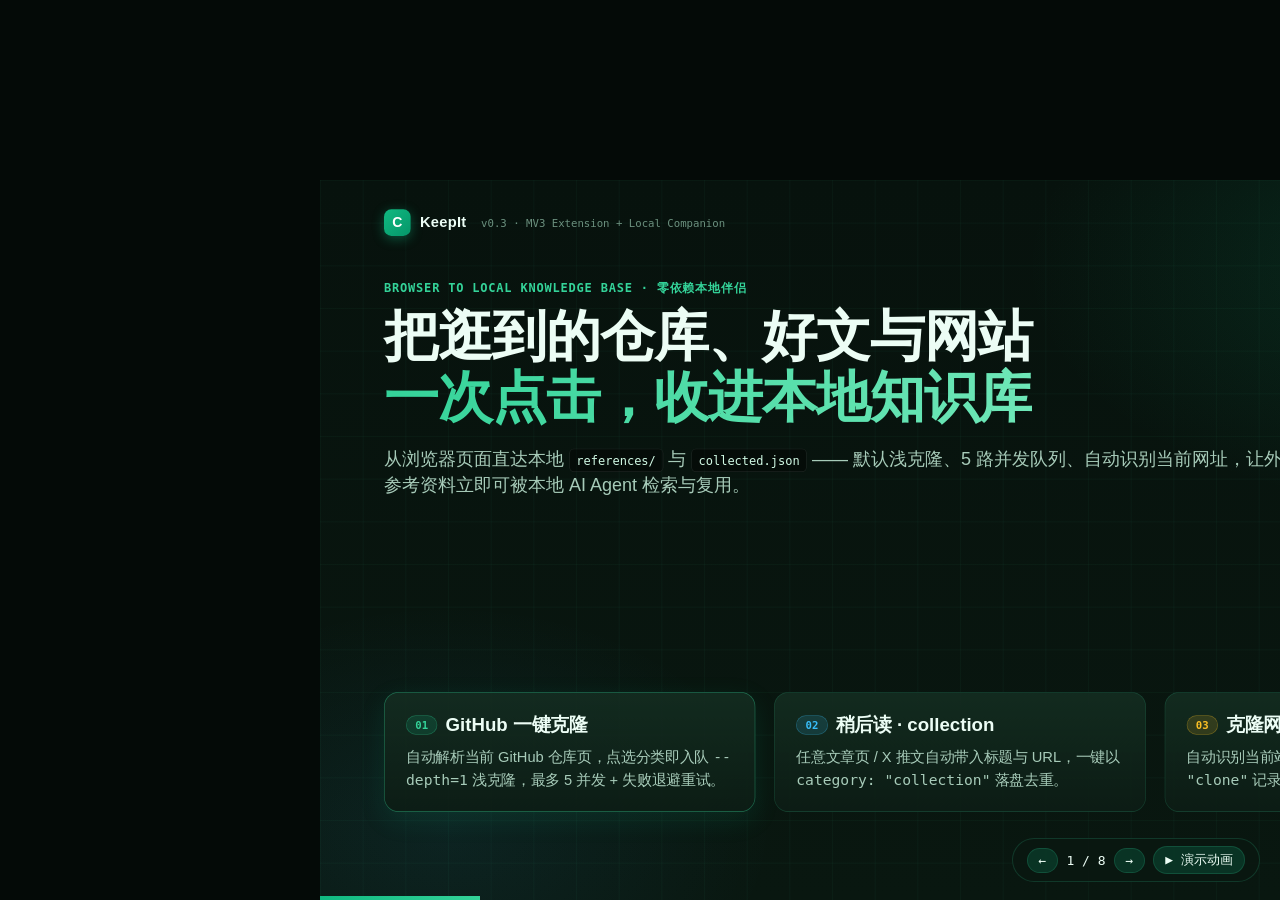
==== docs/intro-deck/index.html @ ad806d16 "Rename CloneIt to KeepIt; add docs, why section, and video pipeline - Rename across extension, serve" ====
<!DOCTYPE html>
<html lang="zh-CN">
<head>
<meta charset="utf-8" />
<title>KeepIt — 产品介绍与实操演示</title>
<style>
:root {
  --bg: #07110c;
  --bg-2: #0d1d15;
  --card: #10241a;
  --card-2: #142d21;
  --line: rgba(52, 211, 153, 0.18);
  --line-strong: rgba(52, 211, 153, 0.42);
  --ink: #ecfdf5;
  --ink-2: #a7cbb9;
  --ink-3: #6b907e;
  --accent: #10b981;
  --accent-bright: #34d399;
  --accent-soft: rgba(16, 185, 129, 0.16);
  --amber: #fbbf24;
  --rose: #f87171;
  --sky: #38bdf8;
  --sans: 'PingFang SC', 'Hiragino Sans GB', -apple-system, BlinkMacSystemFont, 'Segoe UI', sans-serif;
  --mono: 'SF Mono', 'JetBrains Mono', Menlo, Monaco, Consolas, monospace;
}
* { box-sizing: border-box; margin: 0; padding: 0; }
html, body {
  width: 100%; height: 100%; overflow: hidden;
  background: #040a07; color: var(--ink);
  font-family: var(--sans);
  -webkit-font-smoothing: antialiased;
}
#viewport {
  position: fixed; inset: 0;
  display: grid; place-items: center;
}
#stage {
  width: 1920px; height: 1080px;
  position: relative; overflow: hidden;
  background:
    radial-gradient(900px 520px at 88% 12%, rgba(16, 185, 129, 0.14), transparent 70%),
    radial-gradient(700px 480px at 10% 90%, rgba(56, 189, 248, 0.08), transparent 70%),
    linear-gradient(180deg, #07120d 0%, #091710 100%);
  transform-origin: center center;
}
.grid-bg {
  position: absolute; inset: 0; pointer-events: none;
  background-image:
    linear-gradient(rgba(52,211,153,0.04) 1px, transparent 1px),
    linear-gradient(90deg, rgba(52,211,153,0.04) 1px, transparent 1px);
  background-size: 64px 64px;
}

/* Top bar */
.topbar {
  position: absolute; top: 44px; left: 96px; right: 96px;
  display: flex; align-items: center; justify-content: space-between;
  z-index: 5;
}
.brand {
  display: flex; align-items: center; gap: 14px;
}
.brand-logo {
  width: 40px; height: 40px; border-radius: 11px;
  background: linear-gradient(135deg, #10b981, #059669);
  display: grid; place-items: center;
  font-weight: 800; font-size: 21px; color: #fff;
  box-shadow: 0 4px 18px rgba(16,185,129,0.4);
}
.brand-text { font-size: 22px; font-weight: 700; letter-spacing: 0.4px; color: var(--ink); }
.brand-sub { font-size: 16px; color: var(--ink-3); font-family: var(--mono); margin-left: 8px; }
.slide-tag {
  padding: 7px 18px; border-radius: 999px;
  border: 1px solid var(--line);
  background: rgba(16, 36, 26, 0.75);
  color: var(--accent-bright); font-family: var(--mono); font-size: 16px; font-weight: 600;
}

/* Slide containers */
.slide {
  position: absolute; inset: 0;
  padding: 122px 96px 132px;
  display: none; flex-direction: column; justify-content: space-between;
}
.slide.active { display: flex; }

.eyebrow {
  display: inline-flex; align-items: center; gap: 10px;
  color: var(--accent-bright); font-family: var(--mono);
  font-size: 18px; font-weight: 600; letter-spacing: 1.2px; text-transform: uppercase;
  margin-bottom: 14px;
}
h1.hero {
  font-size: 82px; font-weight: 800; line-height: 1.12; letter-spacing: -1px;
}
h1.hero .hl {
  background: linear-gradient(90deg, #34d399, #6ee7b7);
  -webkit-background-clip: text; -webkit-text-fill-color: transparent;
}
h2.stitle {
  font-size: 52px; font-weight: 800; line-height: 1.16; margin-bottom: 10px;
}
p.lead {
  font-size: 27px; color: var(--ink-2); line-height: 1.5; max-width: 1380px;
}

.row-3 { display: grid; grid-template-columns: repeat(3, 1fr); gap: 28px; }
.row-2 { display: grid; grid-template-columns: 1fr 1fr; gap: 32px; }
.panel {
  background: linear-gradient(180deg, rgba(20,45,33,0.9), rgba(13,29,21,0.92));
  border: 1px solid var(--line);
  border-radius: 22px;
  padding: 30px 32px;
  position: relative;
}
.panel.accent {
  border-color: var(--line-strong);
  box-shadow: 0 12px 40px rgba(16,185,129,0.12);
}
.panel h3 {
  font-size: 28px; font-weight: 700; margin-bottom: 12px;
  display: flex; align-items: center; gap: 12px;
}
.panel p, .panel li {
  font-size: 22px; color: var(--ink-2); line-height: 1.55;
}
.panel ul { list-style: none; display: flex; flex-direction: column; gap: 10px; margin-top: 8px; }
.panel li::before {
  content: '▸'; color: var(--accent-bright); margin-right: 10px; font-weight: 700;
}
.badge {
  display: inline-flex; align-items: center;
  padding: 4px 13px; border-radius: 999px;
  font-family: var(--mono); font-size: 16px; font-weight: 600;
  background: var(--accent-soft); color: var(--accent-bright);
  border: 1px solid rgba(52,211,153,0.3);
}
.badge.warn { background: rgba(251,191,36,0.14); color: var(--amber); border-color: rgba(251,191,36,0.3); }
.badge.danger { background: rgba(248,113,113,0.14); color: var(--rose); border-color: rgba(248,113,113,0.3); }
.badge.sky { background: rgba(56,189,248,0.14); color: var(--sky); border-color: rgba(56,189,248,0.3); }
.mono { font-family: var(--mono); }

.kpi-grid { display: grid; grid-template-columns: repeat(4, 1fr); gap: 24px; }
.kpi {
  background: rgba(16,36,26,0.85); border: 1px solid var(--line);
  border-radius: 20px; padding: 24px 28px;
}
.kpi .num {
  font-size: 56px; font-weight: 800; font-family: var(--mono);
  color: var(--accent-bright); line-height: 1.05;
}
.kpi .lbl { font-size: 20px; color: var(--ink-2); margin-top: 8px; font-weight: 600; }
.kpi .sub { font-size: 16px; color: var(--ink-3); margin-top: 4px; font-family: var(--mono); }

/* Architecture diagram */
.arch-flow {
  display: grid; grid-template-columns: 1.05fr 80px 1.15fr 80px 1.25fr;
  align-items: stretch; gap: 0; margin-top: 12px; flex: 1; max-height: 540px;
}
.arch-arrow {
  display: flex; flex-direction: column; align-items: center; justify-content: center;
  color: var(--accent-bright); font-family: var(--mono); font-size: 16px; gap: 8px;
}
.arch-arrow .arr { font-size: 38px; line-height: 1; }
.code-pill {
  display: inline-block; padding: 3px 10px; border-radius: 7px;
  background: rgba(0,0,0,0.36); border: 1px solid rgba(255,255,255,0.09);
  font-family: var(--mono); font-size: 18px; color: #d1fae5;
}

/* ===== Terminal Window for Demo 1 ===== */
.term-win {
  background: #090e0c; border: 1px solid rgba(52,211,153,0.32);
  border-radius: 18px; overflow: hidden;
  box-shadow: 0 24px 60px rgba(0,0,0,0.55);
  display: flex; flex-direction: column; height: 640px;
}
.term-bar {
  height: 44px; background: #111b16; border-bottom: 1px solid rgba(255,255,255,0.07);
  display: flex; align-items: center; padding: 0 18px; gap: 9px;
}
.dot-r, .dot-y, .dot-g { width: 13px; height: 13px; border-radius: 50%; }
.dot-r { background: #ef4444; } .dot-y { background: #f59e0b; } .dot-g { background: #10b981; }
.term-title { margin-left: 12px; font-family: var(--mono); font-size: 15px; color: var(--ink-3); }
.term-body {
  padding: 24px 28px; font-family: var(--mono); font-size: 19px; line-height: 1.62;
  color: #e2f5ec; white-space: pre-wrap; flex: 1; overflow: hidden;
}
.t-prompt { color: #34d399; font-weight: 700; }
.t-cmd { color: #f8fafc; font-weight: 600; }
.t-dim { color: #7fa190; }
.t-ok { color: #34d399; font-weight: 600; }
.t-hi { color: #fbbf24; }
.t-cursor {
  display: inline-block; width: 10px; height: 22px; background: #34d399;
  vertical-align: -4px; margin-left: 2px;
}

/* ===== Browser + KeepIt Authentic Popup Mockup for Demo 2 & 3 ===== */
.browser-stage {
  position: relative; background: #0d1612; border: 1px solid rgba(255,255,255,0.12);
  border-radius: 20px; overflow: hidden; height: 650px;
  box-shadow: 0 24px 60px rgba(0,0,0,0.55);
}
.b-chrome {
  height: 54px; background: #18241e; border-bottom: 1px solid rgba(255,255,255,0.08);
  display: flex; align-items: center; padding: 0 18px; gap: 12px;
}
.b-url {
  flex: 1; height: 34px; background: #0c1410; border: 1px solid rgba(255,255,255,0.1);
  border-radius: 9px; padding: 0 16px; display: flex; align-items: center;
  font-family: var(--mono); font-size: 16px; color: #cbd5e1;
}
.b-ext-btn {
  width: 34px; height: 34px; border-radius: 9px; background: #10b981;
  color: #fff; font-weight: 800; font-size: 16px; display: grid; place-items: center;
  box-shadow: 0 0 0 3px rgba(16,185,129,0.28);
}
.b-page {
  padding: 36px 44px; color: #cbd5e1;
}
.gh-header { font-size: 28px; font-weight: 700; color: #f8fafc; display: flex; align-items: center; gap: 12px; }
.gh-desc { font-size: 20px; color: #94a3b8; margin-top: 12px; max-width: 560px; line-height: 1.5; }
.gh-files {
  margin-top: 26px; width: 540px; border: 1px solid rgba(255,255,255,0.1);
  border-radius: 12px; overflow: hidden; background: rgba(255,255,255,0.02);
}
.gh-row {
  padding: 11px 18px; border-bottom: 1px solid rgba(255,255,255,0.06);
  font-family: var(--mono); font-size: 16px; color: #94a3b8; display: flex; justify-content: space-between;
}

/* Authentic KeepIt Popup replica */
.ci-popup {
  position: absolute; top: 64px; right: 26px; width: 470px;
  background: #f4faf6; color: #12271b; border-radius: 16px;
  border: 1px solid #bcded0;
  box-shadow: 0 24px 60px rgba(0,0,0,0.65), 0 0 0 1px rgba(16,185,129,0.25);
  overflow: hidden; font-size: 15px;
}
.ci-head {
  display: flex; align-items: center; gap: 10px; padding: 13px 16px;
  background: linear-gradient(180deg, #ecfdf5, #f4faf6);
  border-bottom: 1px solid #dcefe4;
}
.ci-logo {
  width: 26px; height: 26px; border-radius: 7px; background: #10b981;
  color: #fff; font-weight: 800; font-size: 14px; display: grid; place-items: center;
}
.ci-title { font-weight: 700; font-size: 16px; color: #12271b; }
.ci-ws {
  margin-left: auto; border: 1px solid #dcefe4; background: #fff;
  border-radius: 8px; padding: 4px 10px; font-size: 14px; font-weight: 600; color: #12271b;
}
.ci-tabs {
  display: flex; background: #fff; border-bottom: 1px solid #dcefe4; padding: 0 12px;
}
.ci-tab {
  flex: 1; text-align: center; padding: 10px 0; font-weight: 700; font-size: 14px;
  color: #7d8f84; border-bottom: 3px solid transparent;
}
.ci-tab.on { color: #065f46; border-bottom-color: #10b981; }
.ci-body { padding: 14px 16px; min-height: 390px; }
.ci-card {
  background: #fff; border: 1px solid #dcefe4; border-radius: 11px;
  padding: 11px 14px; margin-bottom: 11px;
}
.ci-card-title { font-weight: 700; font-size: 15px; color: #12271b; display: flex; align-items: center; justify-content: space-between; gap: 8px; }
.ci-card-sub { font-size: 13px; color: #4a5d51; font-family: var(--mono); margin-top: 4px; word-break: break-all; }
.ci-lbl { font-size: 12px; font-weight: 700; color: #7d8f84; text-transform: uppercase; margin: 9px 0 6px; display: block; }
.ci-chips { display: flex; gap: 8px; flex-wrap: wrap; }
.ci-chip {
  font-family: var(--mono); font-size: 14px; padding: 6px 13px; border-radius: 9px;
  background: #fff; border: 1px solid #dcefe4; color: #4a5d51; font-weight: 600;
}
.ci-chip.on { background: #10b981; border-color: #10b981; color: #fff; box-shadow: 0 2px 8px rgba(16,185,129,0.35); }
.ci-input {
  width: 100%; background: #fff; border: 1px solid #dcefe4; border-radius: 9px;
  padding: 8px 11px; font-family: var(--mono); font-size: 13.5px; color: #12271b;
}
.ci-input.placeholder { color: #7d8f84; }
.ci-actions { display: flex; gap: 9px; margin-top: 12px; }
.ci-btn {
  flex: 1; background: #10b981; color: #fff; font-weight: 700; font-size: 15px;
  padding: 10px 0; border-radius: 10px; text-align: center;
}
.ci-btn.disabled { background: #9fd8c4; }
.ci-btn-ghost {
  padding: 10px 14px; border: 1px solid #dcefe4; border-radius: 10px;
  color: #4a5d51; font-size: 13.5px; background: #fff; font-weight: 600;
}
.ci-status {
  margin-top: 10px; padding: 9px 12px; border-radius: 9px;
  font-size: 13px; font-weight: 600;
  background: #d1fae5; color: #065f46;
}
.ci-job {
  background: #fff; border: 1px solid #dcefe4; border-radius: 10px;
  padding: 9px 12px; margin-bottom: 8px;
}
.ci-bar-bg { height: 7px; background: #eef2f0; border-radius: 999px; overflow: hidden; margin: 6px 0 4px; }
.ci-bar-fill { height: 100%; background: #10b981; border-radius: 999px; }
.ci-pill {
  display: inline-block; padding: 2px 9px; border-radius: 999px;
  font-family: var(--mono); font-size: 12px; font-weight: 700;
  background: #d1fae5; color: #065f46;
}
.ci-pill.gray { background: #eef2f0; color: #4a5d51; }
.ci-foot {
  padding: 8px 16px; background: #fff; border-top: 1px solid #dcefe4;
  display: flex; align-items: center; gap: 8px; font-size: 12.5px; color: #7d8f84;
}
.ci-dot { width: 8px; height: 8px; border-radius: 50%; background: #10b981; box-shadow: 0 0 5px #10b981; }

/* Animated pointer + click pulse */
.demo-cursor {
  position: absolute; width: 28px; height: 28px; pointer-events: none; z-index: 30;
  transform: translate(-4px, -2px);
  filter: drop-shadow(0 4px 8px rgba(0,0,0,0.45));
}
.click-ring {
  position: absolute; width: 44px; height: 44px; border-radius: 50%;
  border: 3px solid #10b981; pointer-events: none; z-index: 29;
  transform: translate(-50%, -50%) scale(0.2); opacity: 0;
}

/* Subtitle overlay & global progress */
#subtitle-wrap {
  position: absolute; left: 120px; right: 120px; bottom: 42px;
  display: flex; justify-content: center; pointer-events: none; z-index: 40;
}
#subtitle-box {
  background: rgba(5, 13, 9, 0.86);
  border: 1px solid rgba(52, 211, 153, 0.32);
  padding: 13px 32px; border-radius: 16px;
  font-size: 27px; font-weight: 600; color: #f8fafc;
  letter-spacing: 0.3px; text-align: center;
  box-shadow: 0 10px 30px rgba(0,0,0,0.5);
}
#subtitle-box:empty { display: none; }
#global-bar {
  position: absolute; left: 0; bottom: 0; height: 6px;
  background: linear-gradient(90deg, #10b981, #34d399);
  width: 0%; z-index: 50;
}

/* Interactive controls (hidden during video capture) */
#deck-controls {
  position: fixed; right: 20px; bottom: 18px; z-index: 100;
  display: flex; align-items: center; gap: 8px;
  background: rgba(10, 24, 17, 0.9); border: 1px solid var(--line);
  padding: 7px 14px; border-radius: 999px; font-family: var(--mono); font-size: 13px;
}
#deck-controls button {
  background: rgba(16,185,129,0.18); color: var(--ink); border: 1px solid var(--line);
  border-radius: 999px; padding: 4px 11px; cursor: pointer; font: inherit;
}
#deck-controls button:hover { background: var(--accent); color: #fff; }
body.capture-mode #deck-controls { display: none !important; }
</style>
</head>
<body>
<div id="viewport">
  <div id="stage">
    <div class="grid-bg"></div>

    <header class="topbar">
      <div class="brand">
        <div class="brand-logo">C</div>
        <span class="brand-text">KeepIt</span>
        <span class="brand-sub">v0.3 · MV3 Extension + Local Companion</span>
      </div>
      <div class="slide-tag" id="topTag">01 / 08 · OVERVIEW</div>
    </header>

    <!-- ==================== SLIDE 01: COVER ==================== -->
    <section class="slide active" data-id="01-cover" data-tag="01 / 08 · OVERVIEW">
      <div style="margin-top: 28px">
        <div class="eyebrow">BROWSER TO LOCAL KNOWLEDGE BASE · 零依赖本地伴侣</div>
        <h1 class="hero">把逛到的仓库、好文与网站<br/><span class="hl">一次点击，收进本地知识库</span></h1>
        <p class="lead" style="margin-top: 26px">
          从浏览器页面直达本地 <span class="code-pill">references/</span> 与 <span class="code-pill">collected.json</span> ——
          默认浅克隆、5 路并发队列、自动识别当前网址，让外部参考资料立即可被本地 AI Agent 检索与复用。
        </p>
      </div>

      <div class="row-3">
        <div class="panel accent">
          <h3><span class="badge">01</span> GitHub 一键克隆</h3>
          <p>自动解析当前 GitHub 仓库页，点选分类即入队 <span class="mono">--depth=1</span> 浅克隆，最多 5 并发 + 失败退避重试。</p>
        </div>
        <div class="panel">
          <h3><span class="badge sky">02</span> 稍后读 · collection</h3>
          <p>任意文章页 / X 推文自动带入标题与 URL，一键以 <span class="mono">category: "collection"</span> 落盘去重。</p>
        </div>
        <div class="panel">
          <h3><span class="badge warn">03</span> 克隆网站 · clone</h3>
          <p>自动识别当前站点网址与目录名，以 <span class="mono">category: "clone"</span> 记录规划路径，留待后续统一离线化。</p>
        </div>
      </div>
    </section>

    <!-- ==================== SLIDE 02: WHY & PAIN POINTS ==================== -->
    <section class="slide" data-id="02-why" data-tag="02 / 08 · WHY WE BUILT IT">
      <div>
        <div class="eyebrow">WHY · 为什么要做这个项目</div>
        <h2 class="stitle">日常收集外部参考资料，原本被割裂成三条高摩擦链路</h2>
        <p class="lead">每次从浏览器切去终端或顺手塞进书签栏，要么打断阅读心流，要么让资料永远停留在浏览器里吃灰。</p>
      </div>

      <div class="row-3" style="flex:1; max-height: 500px; margin-top: 16px">
        <div class="panel">
          <div style="display:flex;justify-content:space-between;align-items:center;margin-bottom:14px">
            <span class="badge danger">痛点 01 · 仓库克隆</span>
            <span class="mono" style="color:var(--rose);font-size:20px;font-weight:700">6 步 / ~60s</span>
          </div>
          <h3>手敲终端，慢网易断</h3>
          <ul>
            <li>复制 GitHub URL → 切终端 → <span class="mono">cd references/…</span></li>
            <li>纠结放进 <span class="mono">skills</span> 还是 <span class="mono">others</span> 子目录</li>
            <li>忘了加 <span class="mono">--depth=1</span>，大仓拉取漫长占空间</li>
            <li>国内网络偶发超时，中断后还得手动清理重敲</li>
          </ul>
        </div>

        <div class="panel">
          <div style="display:flex;justify-content:space-between;align-items:center;margin-bottom:14px">
            <span class="badge warn">痛点 02 · 好文与推文</span>
            <span class="mono" style="color:var(--amber);font-size:20px;font-weight:700">书签即吃灰</span>
          </div>
          <h3>散落浏览器，Agent 不可见</h3>
          <ul>
            <li>刷到高质量技术推文或博客，收藏进浏览器书签</li>
            <li>本地 Cursor / Claude Agent 无法读取书签上下文</li>
            <li>缺少备注、来源时间戳与待抓取状态追踪</li>
          </ul>
        </div>

        <div class="panel">
          <div style="display:flex;justify-content:space-between;align-items:center;margin-bottom:14px">
            <span class="badge sky">痛点 03 · 在线工具站</span>
            <span class="mono" style="color:var(--sky);font-size:20px;font-weight:700">缺少收口</span>
          </div>
          <h3>想整站参考，无处登记</h3>
          <ul>
            <li>看到交互惊艳的在线工具站或文档站想离线复刻</li>
            <li>和普通文章混在一起，分不清「读内容」还是「扒整站」</li>
            <li>缺少统一的本地目标目录规划（<span class="mono">references/websites/</span>）</li>
          </ul>
        </div>
      </div>
    </section>

    <!-- ==================== SLIDE 03: ARCHITECTURE ==================== -->
    <section class="slide" data-id="03-architecture" data-tag="03 / 08 · ARCHITECTURE">
      <div>
        <div class="eyebrow">HOW IT WORKS · 解决了什么问题</div>
        <h2 class="stitle">前端极简投递 + 单核本地守护服务 + 双通道结构化落盘</h2>
      </div>

      <div class="arch-flow">
        <div class="panel">
          <span class="badge">入口层 · MV3 Extension & CLI</span>
          <h3 style="margin-top:14px">自动感知上下文</h3>
          <ul>
            <li><strong>GitHub 页</strong>：自动解析 <span class="mono">owner/repo</span></li>
            <li><strong>任意网页</strong>：自动提取 <span class="mono">title + url</span></li>
            <li>快捷键 <span class="code-pill">Alt+R</span> 呼出四合一面板</li>
            <li>服务离线自动降级为复制 <span class="mono">git clone</span> 命令</li>
            <li>AI 助手可直接调用 <span class="code-pill">keepit-cli.mjs</span></li>
          </ul>
        </div>

        <div class="arch-arrow">
          <span>HTTP</span>
          <span class="arr">⟶</span>
          <span>:7420</span>
        </div>

        <div class="panel accent">
          <span class="badge">核心层 · server/core.mjs (0 依赖)</span>
          <h3 style="margin-top:14px">一套内核，三端复用</h3>
          <ul>
            <li>HTTP 服务、CLI、运维脚本共用同一套解析与队列</li>
            <li>配置优先级：<span class="mono">CLI &gt; KEEPIT_* &gt; JSON</span></li>
            <li>有界并发泵：最多 <strong>5 路</strong> git 进程并行</li>
            <li>自动恢复损坏锁文件 + 2s/4s 指数退避重试</li>
            <li>安全护栏：仅绑 <span class="mono">127.0.0.1</span> + 防路径穿越</li>
          </ul>
        </div>

        <div class="arch-arrow">
          <span>落盘</span>
          <span class="arr">⟶</span>
          <span>本地仓</span>
        </div>

        <div style="display:flex;flex-direction:column;gap:22px">
          <div class="panel" style="flex:1">
            <span class="badge">通道 A · 代码参考仓</span>
            <h3 style="margin-top:8px">references/&lt;category&gt;/&lt;repo&gt;</h3>
            <p style="font-size:20px">默认 <span class="mono">--depth=1</span>，同源已存在则自动 <span class="mono">pull --ff-only</span>；全量历史持久化至 <span class="mono">server/jobs.json</span>。</p>
          </div>
          <div class="panel" style="flex:1">
            <span class="badge sky">通道 B · server/collected.json</span>
            <h3 style="margin-top:8px">按 category 区分两类待办</h3>
            <p style="font-size:20px"><span class="mono">collection</span>（稍后读）与 <span class="mono">clone</span>（待克隆网站 + <span class="mono">plannedPath</span>）同库分流，状态 <span class="mono">pending</span>。</p>
          </div>
        </div>
      </div>
    </section>

    <!-- ==================== SLIDE 04: DEMO 1 (CLI & INSTALL) ==================== -->
    <section class="slide" data-id="04-demo-cli" data-demo="demo-cli" data-tag="04 / 08 · LIVE DEMO · CLI & SERVICE">
      <div style="display:grid; grid-template-columns: 560px 1fr; gap: 36px; align-items: stretch; height: 100%">
        <div style="display:flex; flex-direction:column; justify-content:space-between">
          <div>
            <div class="eyebrow">PRODUCT DEMO 01 · 终端与守护服务</div>
            <h2 class="stitle" style="font-size:44px">一键安装启动<br/>三层配置与 CLI</h2>
            <p class="lead" style="font-size:21px;margin-top:8px">不仅服务浏览器插件，也能由开发者或 AI Agent 在终端直接调用。</p>
          </div>

          <div style="display:flex; flex-direction:column; gap:16px">
            <div class="panel" id="d1-step1" style="padding:20px 24px">
              <h3 style="font-size:22px;margin-bottom:6px"><span class="badge">Step 1</span> scripts/install.sh</h3>
              <p style="font-size:18px">体检 Node ≥ 18 / git / curl → <span class="mono">detached</span> 守护进程拉起服务 → 打开扩展页并复制路径。</p>
            </div>
            <div class="panel" id="d1-step2" style="padding:20px 24px">
              <h3 style="font-size:22px;margin-bottom:6px"><span class="badge sky">Step 2</span> CLI 同步浅克隆</h3>
              <p style="font-size:18px">前台实时展示 git 百分比进度，完成后共享写入 <span class="mono">server/jobs.json</span>。</p>
            </div>
            <div class="panel" id="d1-step3" style="padding:20px 24px">
              <h3 style="font-size:22px;margin-bottom:6px"><span class="badge warn">Step 3</span> 按类别查询 collected.json</h3>
              <p style="font-size:18px"><span class="mono">collected --category clone</span> 立即列出所有待克隆站点与目标目录。</p>
            </div>
          </div>
        </div>

        <div class="term-win">
          <div class="term-bar">
            <span class="dot-r"></span><span class="dot-y"></span><span class="dot-g"></span>
            <span class="term-title">zsh — ~/innate/innate-tools/repo-cloner</span>
          </div>
          <div class="term-body" id="termOutput"></div>
        </div>
      </div>
    </section>

    <!-- ==================== SLIDE 05: DEMO 2 (GITHUB CLONE + PROGRESS) ==================== -->
    <section class="slide" data-id="05-demo-clone" data-demo="demo-clone" data-tag="05 / 08 · LIVE DEMO · GITHUB CLONE">
      <div style="display:grid; grid-template-columns: 500px 1fr; gap: 36px; align-items: stretch; height: 100%">
        <div style="display:flex; flex-direction:column; justify-content:space-between">
          <div>
            <div class="eyebrow">PRODUCT DEMO 02 · 插件克隆工作流</div>
            <h2 class="stitle" style="font-size:44px">GitHub 页面一键入队<br/>5 并发实时进度追踪</h2>
            <p class="lead" style="font-size:21px;margin-top:10px">省去切终端、拼路径、等下载——点完即走，后台自动跑完。</p>
          </div>

          <div style="display:flex; flex-direction:column; gap:16px">
            <div class="panel" id="d2-card1" style="padding:22px 24px">
              <h3 style="font-size:22px;margin-bottom:6px">① 自动识别仓库与分类</h3>
              <p style="font-size:18px">从当前标签页提取 <span class="mono">orionsheep/inkwork-mechanical-drawing</span>，点选 <span class="mono">skills</span> 分类。</p>
            </div>
            <div class="panel" id="d2-card2" style="padding:22px 24px">
              <h3 style="font-size:22px;margin-bottom:6px">② 202 异步入队不阻塞</h3>
              <p style="font-size:18px">POST <span class="mono">/api/clone</span> 秒回任务 ID，支持连续点选多个仓库批量排队。</p>
            </div>
            <div class="panel" id="d2-card3" style="padding:22px 24px">
              <h3 style="font-size:22px;margin-bottom:6px">③ 历史 / 进度面板 2s 轮询</h3>
              <p style="font-size:18px">实时解析 <span class="mono">git --progress</span> 百分比，失败任务可一键重跑。</p>
            </div>
          </div>
        </div>

        <div class="browser-stage" id="demo2Stage">
          <div class="b-chrome">
            <span class="dot-r"></span><span class="dot-y"></span><span class="dot-g"></span>
            <div class="b-url">🔒 https://github.com/orionsheep/inkwork-mechanical-drawing</div>
            <div class="b-ext-btn">C</div>
          </div>
          <div class="b-page">
            <div class="gh-header">📦 orionsheep / <strong>inkwork-mechanical-drawing</strong> <span class="badge">Public</span></div>
            <div class="gh-desc">Mechanical engineering drawing & exploded-view skill for AI coding agents.</div>
            <div class="gh-files">
              <div class="gh-row"><span>📁 .claude/skills/mechanical-drawing</span><span>SKILL.md</span></div>
              <div class="gh-row"><span>📁 scripts</span><span>render & check</span></div>
              <div class="gh-row"><span>📁 src</span><span>geometry core</span></div>
              <div class="gh-row"><span>📄 README.md</span><span>documentation</span></div>
            </div>
          </div>

          <!-- KeepIt Popup -->
          <div class="ci-popup">
            <div class="ci-head">
              <div class="ci-logo">C</div>
              <span class="ci-title">KeepIt</span>
              <span class="ci-ws">innate ▾</span>
            </div>
            <div class="ci-tabs">
              <div class="ci-tab on" id="d2-tab-clone">Clone</div>
              <div class="ci-tab">稍后读</div>
              <div class="ci-tab">克隆网站</div>
              <div class="ci-tab" id="d2-tab-hist">历史 / 进度</div>
            </div>
            <div class="ci-body" id="d2-popup-body"></div>
            <div class="ci-foot">
              <span class="ci-dot"></span><span>服务在线 (innate)</span>
              <span style="margin-left:auto">设置</span>
            </div>
          </div>

          <div class="click-ring" id="d2-ring"></div>
          <svg class="demo-cursor" id="d2-cursor" viewBox="0 0 28 28">
            <path d="M4 2 L4 23 L9.5 18 L13.5 26 L17 24.5 L13 16.5 L20.5 16.5 Z" fill="#ffffff" stroke="#0f172a" stroke-width="2" stroke-linejoin="round"/>
          </svg>
        </div>
      </div>
    </section>

    <!-- ==================== SLIDE 06: DEMO 3 (AUTO-URL COLLECT & CLONE WEBSITE) ==================== -->
    <section class="slide" data-id="06-demo-collect" data-demo="demo-collect" data-tag="06 / 08 · LIVE DEMO · COLLECT & CLONE-WEBSITE">
      <div style="display:grid; grid-template-columns: 1.15fr 0.85fr; gap: 30px; align-items: stretch; height: 100%">
        <div class="browser-stage" id="demo3Stage" style="height: 690px">
          <div class="b-chrome">
            <span class="dot-r"></span><span class="dot-y"></span><span class="dot-g"></span>
            <div class="b-url" id="d3-browser-url">🔒 https://x.com/lijigang</div>
            <div class="b-ext-btn">C</div>
          </div>
          <div class="b-page" id="d3-browser-page" style="padding:28px 34px"></div>

          <div class="ci-popup" style="width: 455px; right: 20px; top: 62px">
            <div class="ci-head">
              <div class="ci-logo">C</div>
              <span class="ci-title">KeepIt</span>
              <span class="ci-ws">innate ▾</span>
            </div>
            <div class="ci-tabs">
              <div class="ci-tab">Clone</div>
              <div class="ci-tab on" id="d3-tab-col">稍后读</div>
              <div class="ci-tab" id="d3-tab-web">克隆网站</div>
              <div class="ci-tab">历史 / 进度</div>
            </div>
            <div class="ci-body" id="d3-popup-body" style="min-height:430px"></div>
            <div class="ci-foot">
              <span class="ci-dot"></span><span>服务在线 (innate)</span>
              <span style="margin-left:auto">设置</span>
            </div>
          </div>

          <div class="click-ring" id="d3-ring"></div>
          <svg class="demo-cursor" id="d3-cursor" viewBox="0 0 28 28">
            <path d="M4 2 L4 23 L9.5 18 L13.5 26 L17 24.5 L13 16.5 L20.5 16.5 Z" fill="#ffffff" stroke="#0f172a" stroke-width="2" stroke-linejoin="round"/>
          </svg>
        </div>

        <div style="display:flex; flex-direction:column; gap:18px; height: 690px">
          <div>
            <div class="eyebrow">PRODUCT DEMO 03 · 自动识别当前网址</div>
            <h2 class="stitle" style="font-size:38px;margin-bottom:6px">同库分流写入 collected.json</h2>
            <p style="font-size:19px;color:var(--ink-2)">自动读取当前页标题与网址，用 <span class="code-pill">category</span> 区分「稍后读文章」与「克隆网站」。</p>
          </div>
          <div class="term-win" style="flex:1; height:auto">
            <div class="term-bar">
              <span class="dot-r"></span><span class="dot-y"></span><span class="dot-g"></span>
              <span class="term-title">server/collected.json (实时落盘视图)</span>
            </div>
            <div class="term-body" id="d3-json" style="font-size:16.5px; line-height:1.5; padding:18px 22px"></div>
          </div>
        </div>
      </div>
    </section>

    <!-- ==================== SLIDE 07: IMPACT & REDUCTION ==================== -->
    <section class="slide" data-id="07-impact" data-tag="07 / 08 · IMPACT & SIMPLIFICATION">
      <div>
        <div class="eyebrow">RESULTS · 效果如何 · 减少了什么内容</div>
        <h2 class="stitle">给操作流程与工程复杂度同时做减法，已在真实收集中高频验证</h2>
      </div>

      <div class="kpi-grid">
        <div class="kpi">
          <div class="num">6 → 1 步</div>
          <div class="lbl">单次归档耗时 ~60s → 2s</div>
          <div class="sub">省去开终端 / 找目录 / 手敲命令 / 重试</div>
        </div>
        <div class="kpi">
          <div class="num">0 依赖</div>
          <div class="lbl">0 npm 包 · 0 前端构建</div>
          <div class="sub">Node 原生模块 + 纯静态 MV3 插件</div>
        </div>
        <div class="kpi">
          <div class="num" id="factJobs">25 次</div>
          <div class="lbl">真实 GitHub 克隆任务</div>
          <div class="sub" id="factJobsSub">22 个参考仓已成功落盘 references/</div>
        </div>
        <div class="kpi">
          <div class="num" id="factCol">30 条</div>
          <div class="lbl">collected.json 结构化沉淀</div>
          <div class="sub" id="factColSub">23 条 collection + 7 个 clone 站点</div>
        </div>
      </div>

      <div class="row-2" style="margin-top: 6px">
        <div class="panel">
          <h3>✂️ 工程与文档减掉了什么？</h3>
          <ul>
            <li><strong>减掉多处重复逻辑</strong>：HTTP 服务、CLI、启停脚本统一收口到单文件 <span class="mono">server/core.mjs</span></li>
            <li><strong>减掉配置割裂</strong>：命令行参数、环境变量 <span class="mono">KEEPIT_*</span>、<span class="mono">keepit.config.json</span> 合并为一套解析</li>
            <li><strong>减掉 62% 文档冗余</strong>：README 从 274 行精简至 ~105 行，安装与守护浓缩为两个脚本</li>
          </ul>
        </div>
        <div class="panel accent">
          <h3>🚀 实际使用带来了什么改变？</h3>
          <ul>
            <li>连刷十几个 GitHub 项目时，连续点选即由后台 5 并发浅克隆自动排队落盘</li>
            <li>浏览 X 推文、博客与在线工具站时，无需打断阅读，全部按 <span class="mono">collection / clone</span> 分类入库</li>
            <li>所有产出的本地路径与 JSON 结构，天然可供工作区内的 AI Agent 直接读取与消费</li>
          </ul>
        </div>
      </div>
    </section>

    <!-- ==================== SLIDE 08: SUMMARY & QUICKSTART ==================== -->
    <section class="slide" data-id="08-summary" data-tag="08 / 08 · QUICKSTART & NEXT">
      <div>
        <div class="eyebrow">GET STARTED · 快速上手与演进路线</div>
        <h1 class="hero" style="font-size:66px">一条命令启动后台，<span class="hl">Alt + R</span> 随时归档</h1>
      </div>

      <div class="row-2">
        <div class="term-win" style="height: 360px">
          <div class="term-bar">
            <span class="dot-r"></span><span class="dot-y"></span><span class="dot-g"></span>
            <span class="term-title">Quickstart Commands</span>
          </div>
          <div class="term-body" style="font-size:20px;line-height:1.75"><span class="t-dim"># 1. 一键体检 + 启动后台守护服务 + 引导装插件</span>
<span class="t-prompt">$</span> <span class="t-cmd">scripts/install.sh</span>

<span class="t-dim"># 2. 日常管理服务（支持 keepit.config.json 与 KEEPIT_*）</span>
<span class="t-prompt">$</span> <span class="t-cmd">scripts/service.sh status | restart | logs | enable</span>

<span class="t-dim"># 3. Agent / 终端直接克隆或查看分类记录</span>
<span class="t-prompt">$</span> <span class="t-cmd">node server/keepit-cli.mjs collected --category clone</span></div>
        </div>

        <div class="panel accent" style="display:flex;flex-direction:column;justify-content:space-between">
          <div>
            <span class="badge">NEXT MILESTONES · 下一步演进</span>
            <h3 style="margin-top:14px;font-size:30px">消费 pending 队列，闭环自动化</h3>
            <ul style="margin-top:14px">
              <li><strong>collection 自动抓取</strong>：读取 <span class="mono">collected.json</span> 中待处理的文章与推文，转为本地 Markdown 归档</li>
              <li><strong>clone 整站离线化</strong>：按已登记的 <span class="mono">plannedPath</span> 自动抓取静态资源到 <span class="mono">references/websites/</span></li>
              <li><strong>SKILL 联动</strong>：让本地 Agent 一键调度「收集 → 抓取 → 提炼总结」全链路</li>
            </ul>
          </div>
          <div style="font-family:var(--mono);font-size:18px;color:var(--accent-bright)">
            innate-tools/repo-cloner · Ready on http://127.0.0.1:7420
          </div>
        </div>
      </div>
    </section>

    <div id="subtitle-wrap"><div id="subtitle-box"></div></div>
    <div id="global-bar"></div>
  </div>
</div>

<div id="deck-controls">
  <button id="prevBtn">←</button>
  <span id="pageIndicator">1 / 8</span>
  <button id="nextBtn">→</button>
  <button id="playDemoBtn">▶ 演示动画</button>
</div>

<script>
(() => {
  const slides = Array.from(document.querySelectorAll('.slide'));
  const params = new URLSearchParams(location.search);
  if (params.get('capture') === '1') document.body.classList.add('capture-mode');

  function fitStage() {
    const stage = document.getElementById('stage');
    const sx = window.innerWidth / 1920;
    const sy = window.innerHeight / 1080;
    const s = Math.min(sx, sy);
    stage.style.transform = `scale(${s})`;
  }
  window.addEventListener('resize', fitStage);
  fitStage();

  const clamp = (v, lo = 0, hi = 1) => Math.max(lo, Math.min(hi, v));
  const easeOut = (t) => 1 - Math.pow(1 - clamp(t), 3);
  const easeInOut = (t) => {
    t = clamp(t);
    return t < 0.5 ? 4 * t * t * t : 1 - Math.pow(-2 * t + 2, 3) / 2;
  };
  const lerp = (a, b, t) => a + (b - a) * t;

  function placeCursor(cursorEl, ringEl, keyframes, p, clicks) {
    let x = keyframes[0].x, y = keyframes[0].y;
    for (let i = 0; i < keyframes.length - 1; i++) {
      const a = keyframes[i], b = keyframes[i + 1];
      if (p >= a.t && p <= b.t) {
        const k = b.t === a.t ? 1 : easeInOut((p - a.t) / (b.t - a.t));
        x = lerp(a.x, b.x, k);
        y = lerp(a.y, b.y, k);
        break;
      } else if (p > b.t) {
        x = b.x; y = b.y;
      }
    }
    cursorEl.style.left = x + 'px';
    cursorEl.style.top = y + 'px';

    let ringAlpha = 0, ringScale = 0.2, rx = x, ry = y;
    for (const c of clicks) {
      if (p >= c.t && p <= c.t + 0.08) {
        const kp = (p - c.t) / 0.08;
        ringScale = 0.25 + kp * 1.15;
        ringAlpha = 1 - kp;
        rx = c.x; ry = c.y;
        break;
      }
    }
    ringEl.style.left = rx + 'px';
    ringEl.style.top = ry + 'px';
    ringEl.style.opacity = ringAlpha.toFixed(3);
    ringEl.style.transform = `translate(-50%, -50%) scale(${ringScale.toFixed(3)})`;
  }

  // ---------- DEMO 1: CLI & Service ----------
  function renderDemoCli(p) {
    const s1 = document.getElementById('d1-step1');
    const s2 = document.getElementById('d1-step2');
    const s3 = document.getElementById('d1-step3');
    s1.classList.toggle('accent', p < 0.36);
    s2.classList.toggle('accent', p >= 0.36 && p < 0.72);
    s3.classList.toggle('accent', p >= 0.72);

    const cmd1 = 'scripts/install.sh -- --mirror https://ghfast.top';
    const cmd2 = 'node server/keepit-cli.mjs clone https://github.com/orionsheep/inkwork-mechanical-drawing --category skills';
    const cmd3 = 'node server/keepit-cli.mjs collected --category clone';

    let html = '';
    // Segment 1: 0 -> 0.36
    const t1 = clamp(p / 0.10);
    html += `<span class="t-prompt">$</span> <span class="t-cmd">${cmd1.slice(0, Math.floor(cmd1.length * t1))}</span>`;
    if (p < 0.10) {
      html += '<span class="t-cursor"></span>';
    } else {
      html += '\n';
      if (p >= 0.12) html += `<span class="t-dim">==> 1/3 检查依赖</span>  node v24.14.1, git version 2.39.5\n`;
      if (p >= 0.18) html += `<span class="t-dim">==> 2/3 启动后台服务</span>\n<span class="t-ok">KeepIt 已启动: http://127.0.0.1:7420  (pid 36361)</span>\n  workspace: /Users/patrick/innate\n`;
      if (p >= 0.25) html += `<span class="t-dim">==> 3/3 已打开 chrome://extensions/ 并复制 extension 路径到剪贴板</span>\n\n`;
    }

    // Segment 2: 0.36 -> 0.72
    if (p >= 0.36) {
      const t2 = clamp((p - 0.36) / 0.11);
      html += `<span class="t-prompt">$</span> <span class="t-cmd">${cmd2.slice(0, Math.floor(cmd2.length * t2))}</span>`;
      if (p < 0.47) {
        html += '<span class="t-cursor"></span>';
      } else {
        html += '\n';
        html += `<span class="t-dim">KeepIt v0.3.0  shallow: --depth=1  category: skills</span>\n`;
        if (p < 0.60) {
          const pct = Math.min(99, Math.floor(((p - 0.47) / 0.13) * 100));
          const bars = Math.floor(pct / 5);
          html += `<span class="t-hi">Receiving objects: ${String(pct).padStart(2, ' ')}% [${'█'.repeat(bars)}${'░'.repeat(20 - bars)}]</span>`;
        } else {
          html += `<span class="t-ok">✅ clone OK in 3.8s → /Users/patrick/innate/references/skills/inkwork-mechanical-drawing</span>\n\n`;
        }
      }
    }

    // Segment 3: 0.72 -> 1.00
    if (p >= 0.72) {
      const t3 = clamp((p - 0.72) / 0.08);
      html += `<span class="t-prompt">$</span> <span class="t-cmd">${cmd3.slice(0, Math.floor(cmd3.length * t3))}</span>`;
      if (p < 0.80) {
        html += '<span class="t-cursor"></span>';
      } else {
        html += '\n<span class="t-dim">collected.json 记录 (7):</span>\n';
        if (p >= 0.83) html += `  <span class="t-hi">[clone]</span> clw-mwyqy76y-30  https://toolbox.adipower.workers.dev\n          <span class="t-dim">→ /Users/patrick/innate/references/websites/toolbox.adipower.workers.dev</span>\n`;
        if (p >= 0.88) html += `  <span class="t-hi">[clone]</span> clw-mwyp9k1a-19  https://ui.aceternity.com\n          <span class="t-dim">→ /Users/patrick/innate/references/websites/ui.aceternity.com</span> <span class="t-cursor"></span>`;
      }
    }
    document.getElementById('termOutput').innerHTML = html;
  }

  // ---------- DEMO 2: GitHub Clone + 5-Concurrent Progress ----------
  function renderDemoClone(p) {
    const inHistory = p >= 0.52;
    document.getElementById('d2-tab-clone').classList.toggle('on', !inHistory);
    document.getElementById('d2-tab-hist').classList.toggle('on', inHistory);

    document.getElementById('d2-card1').classList.toggle('accent', p < 0.28);
    document.getElementById('d2-card2').classList.toggle('accent', p >= 0.28 && p < 0.52);
    document.getElementById('d2-card3').classList.toggle('accent', p >= 0.52);

    const body = document.getElementById('d2-popup-body');
    const pickedSkills = p >= 0.16;
    const clickedClone = p >= 0.32;

    if (!inHistory) {
      body.innerHTML = `
        <div class="ci-card">
          <div class="ci-card-title"><span>orionsheep/inkwork-mechanical-drawing</span></div>
          <div class="ci-card-sub">https://github.com/orionsheep/inkwork-mechanical-drawing</div>
        </div>
        <span class="ci-lbl">clone 到类别</span>
        <div class="ci-chips">
          <span class="ci-chip ${pickedSkills ? 'on' : ''}">skills</span>
          <span class="ci-chip">plugins</span>
          <span class="ci-chip">products</span>
          <span class="ci-chip">others</span>
        </div>
        <div class="ci-actions" style="margin-top:22px">
          <div class="ci-btn ${pickedSkills ? '' : 'disabled'}">Clone</div>
          <div class="ci-btn-ghost">复制命令</div>
        </div>
        ${clickedClone ? `<div class="ci-status">✅ 已入队 (job-mwyqzyo0-23) → references/skills/inkwork-mechanical-drawing</div>` : ''}
      `;
    } else {
      const prog = clamp((p - 0.52) / 0.36);
      const pct1 = Math.min(100, Math.round(28 + prog * 72));
      const pct2 = Math.min(100, Math.round(55 + prog * 45));
      const done1 = pct1 >= 100;
      const done2 = pct2 >= 100;
      const runningCount = (done1 ? 0 : 1) + (done2 ? 0 : 1);
      body.innerHTML = `
        <div style="display:flex;justify-content:space-between;align-items:center;margin-bottom:10px">
          <span class="ci-pill">并发 ${runningCount}/5</span>
          <span style="font-size:12px;color:#7d8f84">每 2s 自动刷新</span>
        </div>
        <div class="ci-job">
          <div class="ci-card-title">
            <span>${done1 ? '✅' : '🔄'} inkwork-mechanical-drawing</span>
            <span style="font-family:var(--mono);font-size:12px;color:#7d8f84">${done1 ? 'done' : 'running'}</span>
          </div>
          <div style="margin-top:4px"><span class="ci-pill gray">skills</span> ${done1 ? '<span class="ci-pill">clone OK</span>' : ''}</div>
          <div class="ci-bar-bg"><div class="ci-bar-fill" style="width:${pct1}%"></div></div>
          <div style="font-family:var(--mono);font-size:11.5px;color:#7d8f84">${pct1}% · ${done1 ? 'done' : 'Receiving objects'}</div>
        </div>
        <div class="ci-job">
          <div class="ci-card-title">
            <span>${done2 ? '✅' : '🔄'} safty-material-sim</span>
            <span style="font-family:var(--mono);font-size:12px;color:#7d8f84">${done2 ? 'done' : 'running'}</span>
          </div>
          <div style="margin-top:4px"><span class="ci-pill gray">others</span> ${done2 ? '<span class="ci-pill">clone OK</span>' : ''}</div>
          <div class="ci-bar-bg"><div class="ci-bar-fill" style="width:${pct2}%"></div></div>
          <div style="font-family:var(--mono);font-size:11.5px;color:#7d8f84">${pct2}% · ${done2 ? 'done' : 'Resolving deltas'}</div>
        </div>
        <div class="ci-job">
          <div class="ci-card-title"><span>✅ wordlink</span><span style="font-family:var(--mono);font-size:12px;color:#7d8f84">done</span></div>
          <div class="ci-bar-bg"><div class="ci-bar-fill" style="width:100%"></div></div>
          <div style="font-family:var(--mono);font-size:11.5px;color:#7d8f84">100% · done</div>
        </div>
      `;
    }

    // Cursor coordinates inside demo2Stage (width ~1190, popup at right:26 -> x: 694..1164)
    const keyframes = [
      { t: 0.00, x: 560, y: 260 },
      { t: 0.15, x: 745, y: 274 }, // skills chip
      { t: 0.22, x: 745, y: 274 },
      { t: 0.31, x: 855, y: 342 }, // Clone primary button
      { t: 0.38, x: 855, y: 342 },
      { t: 0.51, x: 1095, y: 132 }, // History/Progress tab
      { t: 0.62, x: 1030, y: 245 },
      { t: 1.00, x: 1030, y: 245 },
    ];
    const clicks = [
      { t: 0.16, x: 745, y: 274 },
      { t: 0.32, x: 855, y: 342 },
      { t: 0.52, x: 1095, y: 132 },
    ];
    placeCursor(
      document.getElementById('d2-cursor'),
      document.getElementById('d2-ring'),
      keyframes, p, clicks
    );
  }

  // ---------- DEMO 3: Auto-URL Collect (collection) & Clone-Website (clone) ----------
  function renderDemoCollect(p) {
    const onWebTab = p >= 0.46;
    const savedCol = p >= 0.22;
    const savedClone = p >= 0.72;

    document.getElementById('d3-tab-col').classList.toggle('on', !onWebTab);
    document.getElementById('d3-tab-web').classList.toggle('on', onWebTab);

    const bUrl = document.getElementById('d3-browser-url');
    const bPage = document.getElementById('d3-browser-page');
    if (!onWebTab) {
      bUrl.textContent = '🔒 https://x.com/lijigang';
      bPage.innerHTML = `
        <div class="gh-header">𝕏 李继刚 (@lijigang)</div>
        <div class="gh-desc" style="max-width:430px">Prompt & Agent Skill 创作者 · Unix 气质的思考与表达工具集（ljg-skills）。</div>
        <div class="gh-files" style="width:420px;margin-top:20px">
          <div class="gh-row"><span>📌 Pinned Thread</span><span>ljg-present v4.8</span></div>
          <div class="gh-row"><span>📝 Article</span><span>如何把知识讲到能迁移</span></div>
        </div>
      `;
    } else {
      bUrl.textContent = '🔒 https://toolbox.adipower.workers.dev';
      bPage.innerHTML = `
        <div class="gh-header">🧰 ToolBox — Developer Web Utilities</div>
        <div class="gh-desc" style="max-width:430px">轻量级在线开发者工具箱，计划将整站结构克隆至本地 references/websites/ 离线参考。</div>
        <div class="gh-files" style="width:420px;margin-top:20px">
          <div class="gh-row"><span>⚡ JSON / YAML Inspector</span><span>Interactive</span></div>
          <div class="gh-row"><span>🎨 Color & SVG Lab</span><span>Zero-backend</span></div>
        </div>
      `;
    }

    const pBody = document.getElementById('d3-popup-body');
    if (!onWebTab) {
      pBody.innerHTML = `
        <div class="ci-card">
          <div class="ci-card-title"><span>李继刚 (@lijigang) / X</span><span class="ci-pill">collection</span></div>
          <div class="ci-card-sub">https://x.com/lijigang</div>
        </div>
        <span class="ci-lbl">标题 (可选，默认用网页标题)</span>
        <div class="ci-input placeholder">李继刚 (@lijigang) / X</div>
        <span class="ci-lbl">备注 (可选)</span>
        <div class="ci-input">Prompt 与 Skill 设计参考</div>
        <div class="ci-actions">
          <div class="ci-btn">稍后读</div>
          <div class="ci-btn-ghost">刷新列表</div>
        </div>
        ${savedCol ? `<div class="ci-status">✅ 已记录 [collection] → https://x.com/lijigang</div>` : ''}
      `;
    } else {
      pBody.innerHTML = `
        <div class="ci-card">
          <div class="ci-card-title"><span>ToolBox</span><span class="ci-pill gray">clone</span></div>
          <div class="ci-card-sub">https://toolbox.adipower.workers.dev</div>
        </div>
        <span class="ci-lbl">站点地址 (已自动识别当前页，可修改)</span>
        <div class="ci-input">https://toolbox.adipower.workers.dev</div>
        <span class="ci-lbl">目录名 (可选)</span>
        <div class="ci-input placeholder">默认: toolbox.adipower.workers.dev</div>
        <div class="ci-actions">
          <div class="ci-btn">克隆网站</div>
          <div class="ci-btn-ghost">刷新列表</div>
        </div>
        ${savedClone ? `
          <div class="ci-status">✅ 已记录 [clone] → references/websites/toolbox.adipower.workers.dev</div>
          <div class="ci-job" style="margin-top:8px">
            <div class="ci-card-title"><span class="ci-pill gray">clone</span><span>ToolBox</span><span style="font-size:11px;color:#7d8f84">pending</span></div>
            <div class="ci-card-sub">目标: .../references/websites/toolbox.adipower.workers.dev</div>
          </div>
        ` : ''}
      `;
    }

    // Live collected.json view on the right
    let jsonText = '[\n';
    if (savedClone) {
      jsonText += `  <span class="t-hi">{
    "id": "clw-mwyqy76y-30",
    "category": "clone",
    "url": "https://toolbox.adipower.workers.dev",
    "title": "ToolBox",
    "plannedPath": ".../references/websites/toolbox.adipower.workers.dev",
    "crawlStatus": "pending"
  }</span>,\n`;
    }
    if (savedCol) {
      jsonText += `  <span class="t-ok">{
    "id": "col-mwyqxq3e-29",
    "category": "collection",
    "url": "https://x.com/lijigang",
    "title": "李继刚 (@lijigang) / X",
    "note": "Prompt 与 Skill 设计参考",
    "crawlStatus": "pending"
  }</span>,\n`;
    }
    jsonText += `  <span class="t-dim">{
    "id": "col-mwyonvfm-1",
    "category": "collection",
    "url": "https://x.com/Tobiasbuildss",
    "crawlStatus": "pending"
  }</span>\n]`;
    document.getElementById('d3-json').innerHTML = jsonText;

    // Cursor inside demo3Stage (width ~975, popup width 455 at right:20 -> popup x: 500..955)
    const keyframes = [
      { t: 0.00, x: 380, y: 240 },
      { t: 0.21, x: 660, y: 392 }, // 稍后读 button
      { t: 0.30, x: 660, y: 392 },
      { t: 0.45, x: 785, y: 130 }, // 克隆网站 tab
      { t: 0.56, x: 710, y: 278 }, // hover auto-detected URL input
      { t: 0.71, x: 660, y: 392 }, // 克隆网站 button
      { t: 1.00, x: 700, y: 475 },
    ];
    const clicks = [
      { t: 0.22, x: 660, y: 392 },
      { t: 0.46, x: 785, y: 130 },
      { t: 0.72, x: 660, y: 392 },
    ];
    placeCursor(
      document.getElementById('d3-cursor'),
      document.getElementById('d3-ring'),
      keyframes, p, clicks
    );
  }

  // Deterministic entry point for both interactive viewing & headless video rendering.
  // Accepts either a slide data-id string (e.g. "04-demo-cli") or numeric index.
  window.renderAt = function(slideRef, p = 1, subtitle = '', globalProg = 0) {
    let idx = typeof slideRef === 'string'
      ? slides.findIndex((s) => s.dataset.id === slideRef)
      : Number(slideRef);
    if (idx < 0 || !Number.isFinite(idx)) idx = 0;
    idx = clamp(idx, 0, slides.length - 1);
    slides.forEach((s, i) => s.classList.toggle('active', i === idx));

    const rawTag = (slides[idx].dataset.tag || '').replace(/^\d+\s*\/\s*\d+\s*·\s*/, '');
    const pagePrefix = `${String(idx + 1).padStart(2, '0')} / ${String(slides.length).padStart(2, '0')}`;
    document.getElementById('topTag').textContent = rawTag ? `${pagePrefix} · ${rawTag}` : pagePrefix;
    document.getElementById('pageIndicator').textContent = `${idx + 1} / ${slides.length}`;
    document.getElementById('subtitle-box').textContent = subtitle || '';
    document.getElementById('global-bar').style.width = `${(clamp(globalProg) * 100).toFixed(2)}%`;

    const demoKind = slides[idx].dataset.demo;
    if (demoKind === 'demo-cli') renderDemoCli(p);
    else if (demoKind === 'demo-clone') renderDemoClone(p);
    else if (demoKind === 'demo-collect') renderDemoCollect(p);
  };

  window.setFacts = function({ jobsTotal, jobsDone, colTotal, colCollection, colClone }) {
    if (jobsTotal != null) document.getElementById('factJobs').textContent = `${jobsTotal} 次`;
    if (jobsDone != null) document.getElementById('factJobsSub').textContent = `${jobsDone} 个参考仓已成功落盘 references/`;
    if (colTotal != null) document.getElementById('factCol').textContent = `${colTotal} 条`;
    if (colCollection != null && colClone != null) {
      document.getElementById('factColSub').textContent = `${colCollection} 条 collection + ${colClone} 个 clone 站点`;
    }
  };

  // Interactive browser navigation
  let cur = 0;
  let animRaf = null;
  function playCurrentSlide(auto = false) {
    if (animRaf) cancelAnimationFrame(animRaf);
    const isDemo = Boolean(slides[cur] && slides[cur].dataset.demo);
    if (!isDemo && auto) {
      window.renderAt(cur, 1, '', (cur + 1) / slides.length);
      return;
    }
    const dur = 11000;
    const t0 = performance.now();
    const tick = (now) => {
      const p = clamp((now - t0) / dur);
      window.renderAt(cur, p, '', (cur + p) / slides.length);
      if (p < 1) animRaf = requestAnimationFrame(tick);
    };
    animRaf = requestAnimationFrame(tick);
  }
  function go(next) {
    cur = clamp(next, 0, slides.length - 1);
    playCurrentSlide(true);
  }
  document.getElementById('prevBtn').onclick = () => go(cur - 1);
  document.getElementById('nextBtn').onclick = () => go(cur + 1);
  document.getElementById('playDemoBtn').onclick = () => playCurrentSlide(false);
  window.addEventListener('keydown', (e) => {
    if (['ArrowRight', 'PageDown', ' '].includes(e.key)) { e.preventDefault(); go(cur + 1); }
    else if (['ArrowLeft', 'PageUp'].includes(e.key)) { e.preventDefault(); go(cur - 1); }
    else if (e.key.toLowerCase() === 'p') { playCurrentSlide(false); }
    else if (e.key.toLowerCase() === 'f') {
      if (!document.fullscreenElement) document.documentElement.requestFullscreen().catch(() => {});
      else document.exitFullscreen().catch(() => {});
    }
  });

  // Initial state
  renderDemoCli(1);
  renderDemoClone(0.35);
  renderDemoCollect(0.85);
  window.renderAt(0, 1, '', 1 / slides.length);
})();
</script>
</body>
</html>
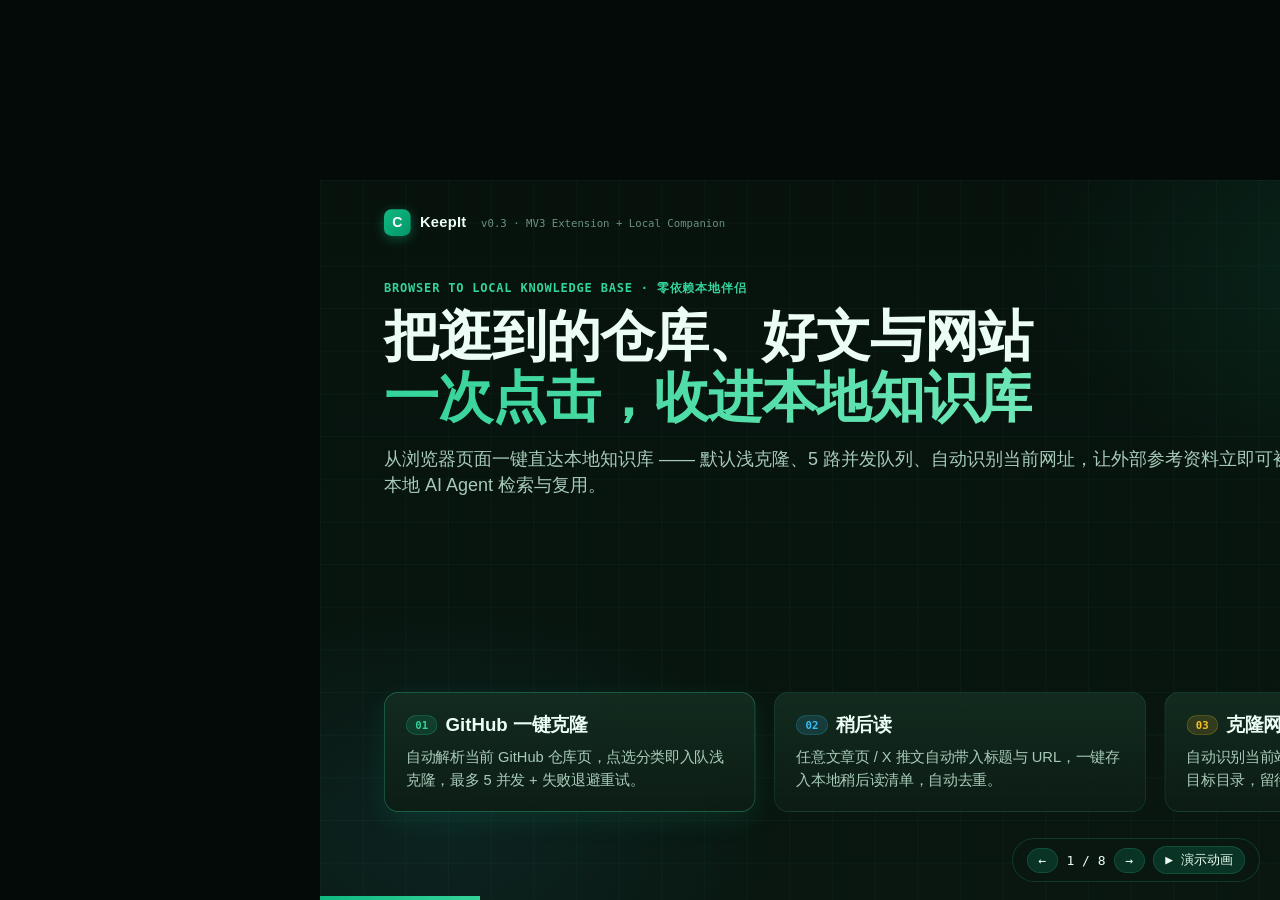
==== commit 158709c9: "Rebuild video narrative: own-problem stories, drop internal jargon from visuals - Remove references/" ====
--- a/docs/intro-deck/index.html
+++ b/docs/intro-deck/index.html
@@ -379,7 +379,7 @@
         <div class="eyebrow">BROWSER TO LOCAL KNOWLEDGE BASE · 零依赖本地伴侣</div>
         <h1 class="hero">把逛到的仓库、好文与网站<br/><span class="hl">一次点击，收进本地知识库</span></h1>
         <p class="lead" style="margin-top: 26px">
-          从浏览器页面直达本地 <span class="code-pill">references/</span> 与 <span class="code-pill">collected.json</span> ——
+          从浏览器页面一键直达本地知识库 ——
           默认浅克隆、5 路并发队列、自动识别当前网址，让外部参考资料立即可被本地 AI Agent 检索与复用。
         </p>
       </div>
@@ -387,15 +387,15 @@
       <div class="row-3">
         <div class="panel accent">
           <h3><span class="badge">01</span> GitHub 一键克隆</h3>
-          <p>自动解析当前 GitHub 仓库页，点选分类即入队 <span class="mono">--depth=1</span> 浅克隆，最多 5 并发 + 失败退避重试。</p>
+          <p>自动解析当前 GitHub 仓库页，点选分类即入队浅克隆，最多 5 并发 + 失败退避重试。</p>
         </div>
         <div class="panel">
-          <h3><span class="badge sky">02</span> 稍后读 · collection</h3>
-          <p>任意文章页 / X 推文自动带入标题与 URL，一键以 <span class="mono">category: "collection"</span> 落盘去重。</p>
+          <h3><span class="badge sky">02</span> 稍后读</h3>
+          <p>任意文章页 / X 推文自动带入标题与 URL，一键存入本地稍后读清单，自动去重。</p>
         </div>
         <div class="panel">
-          <h3><span class="badge warn">03</span> 克隆网站 · clone</h3>
-          <p>自动识别当前站点网址与目录名，以 <span class="mono">category: "clone"</span> 记录规划路径，留待后续统一离线化。</p>
+          <h3><span class="badge warn">03</span> 克隆网站</h3>
+          <p>自动识别当前站点网址与目录名，自动记录站点与目标目录，留待后续统一离线化。</p>
         </div>
       </div>
     </section>
@@ -416,7 +416,7 @@
           </div>
           <h3>手敲终端，慢网易断</h3>
           <ul>
-            <li>复制 GitHub URL → 切终端 → <span class="mono">cd references/…</span></li>
+            <li>复制 GitHub URL → 切终端 → 翻目录、拼路径</li>
             <li>纠结放进 <span class="mono">skills</span> 还是 <span class="mono">others</span> 子目录</li>
             <li>忘了加 <span class="mono">--depth=1</span>，大仓拉取漫长占空间</li>
             <li>国内网络偶发超时，中断后还得手动清理重敲</li>
@@ -445,7 +445,7 @@
           <ul>
             <li>看到交互惊艳的在线工具站或文档站想离线复刻</li>
             <li>和普通文章混在一起，分不清「读内容」还是「扒整站」</li>
-            <li>缺少统一的本地目标目录规划（<span class="mono">references/websites/</span>）</li>
+            <li>缺少统一的本地站点收藏登记</li>
           </ul>
         </div>
       </div>
@@ -478,7 +478,7 @@
         </div>
 
         <div class="panel accent">
-          <span class="badge">核心层 · server/core.mjs (0 依赖)</span>
+          <span class="badge">核心层 · 本地核心（零依赖）</span>
           <h3 style="margin-top:14px">一套内核，三端复用</h3>
           <ul>
             <li>HTTP 服务、CLI、运维脚本共用同一套解析与队列</li>
@@ -498,13 +498,13 @@
         <div style="display:flex;flex-direction:column;gap:22px">
           <div class="panel" style="flex:1">
             <span class="badge">通道 A · 代码参考仓</span>
-            <h3 style="margin-top:8px">references/&lt;category&gt;/&lt;repo&gt;</h3>
+            <h3 style="margin-top:8px">知识库/&lt;category&gt;/&lt;repo&gt;</h3>
             <p style="font-size:20px">默认 <span class="mono">--depth=1</span>，同源已存在则自动 <span class="mono">pull --ff-only</span>；全量历史持久化至 <span class="mono">server/jobs.json</span>。</p>
           </div>
           <div class="panel" style="flex:1">
             <span class="badge sky">通道 B · server/collected.json</span>
             <h3 style="margin-top:8px">按 category 区分两类待办</h3>
-            <p style="font-size:20px"><span class="mono">collection</span>（稍后读）与 <span class="mono">clone</span>（待克隆网站 + <span class="mono">plannedPath</span>）同库分流，状态 <span class="mono">pending</span>。</p>
+            <p style="font-size:20px">稍后读与待克隆站两条记录同库分流，登记后统一等待后续处理。</p>
           </div>
         </div>
       </div>
@@ -691,7 +691,7 @@
         <div class="kpi">
           <div class="num" id="factJobs">25 次</div>
           <div class="lbl">真实 GitHub 克隆任务</div>
-          <div class="sub" id="factJobsSub">22 个参考仓已成功落盘 references/</div>
+          <div class="sub" id="factJobsSub">22 个参考仓已归档本地知识库</div>
         </div>
         <div class="kpi">
           <div class="num" id="factCol">30 条</div>
@@ -704,9 +704,9 @@
         <div class="panel">
           <h3>✂️ 工程与文档减掉了什么？</h3>
           <ul>
-            <li><strong>减掉多处重复逻辑</strong>：HTTP 服务、CLI、启停脚本统一收口到单文件 <span class="mono">server/core.mjs</span></li>
+            <li><strong>减掉多处重复逻辑</strong>：HTTP 服务、CLI、启停脚本统一收口到同一套本地核心</li>
             <li><strong>减掉配置割裂</strong>：命令行参数、环境变量 <span class="mono">KEEPIT_*</span>、<span class="mono">keepit.config.json</span> 合并为一套解析</li>
-            <li><strong>减掉 62% 文档冗余</strong>：README 从 274 行精简至 ~105 行，安装与守护浓缩为两个脚本</li>
+            <li><strong>减掉收集摩擦</strong>：安装浓缩为两个脚本，安装与守护一键完成，clone 只需一次点击</li>
           </ul>
         </div>
         <div class="panel accent">
@@ -745,16 +745,17 @@
 
         <div class="panel accent" style="display:flex;flex-direction:column;justify-content:space-between">
           <div>
-            <span class="badge">NEXT MILESTONES · 下一步演进</span>
-            <h3 style="margin-top:14px;font-size:30px">消费 pending 队列，闭环自动化</h3>
+            <span class="badge">NEXT MILESTONES · 后续规划</span>
+            <h3 style="margin-top:14px;font-size:30px">留下来的内容，AI 接手消化</h3>
             <ul style="margin-top:14px">
-              <li><strong>collection 自动抓取</strong>：读取 <span class="mono">collected.json</span> 中待处理的文章与推文，转为本地 Markdown 归档</li>
-              <li><strong>clone 整站离线化</strong>：按已登记的 <span class="mono">plannedPath</span> 自动抓取静态资源到 <span class="mono">references/websites/</span></li>
-              <li><strong>SKILL 联动</strong>：让本地 Agent 一键调度「收集 → 抓取 → 提炼总结」全链路</li>
+              <li><strong>稍后读真的读</strong>：AI 助手读取本地清单，抓正文转 Markdown，帮你把文章真正读完</li>
+              <li><strong>整站克隆留设计</strong>：登记的好网站自动离线化，完整保留页面设计</li>
+              <li><strong>长视频提炼</strong>：太长的视频先留坐标，后续自动下载、分析、提炼要点</li>
+              <li><strong>每日总结</strong>：自动汇总当日收集，发送到微信 / 飞书</li>
             </ul>
           </div>
           <div style="font-family:var(--mono);font-size:18px;color:var(--accent-bright)">
-            innate-tools/repo-cloner · Ready on http://127.0.0.1:7420
+            KeepIt · Ready on http://127.0.0.1:7420
           </div>
         </div>
       </div>
@@ -868,7 +869,7 @@
           const bars = Math.floor(pct / 5);
           html += `<span class="t-hi">Receiving objects: ${String(pct).padStart(2, ' ')}% [${'█'.repeat(bars)}${'░'.repeat(20 - bars)}]</span>`;
         } else {
-          html += `<span class="t-ok">✅ clone OK in 3.8s → /Users/patrick/innate/references/skills/inkwork-mechanical-drawing</span>\n\n`;
+          html += `<span class="t-ok">✅ clone OK in 3.8s → ~/知识库/skills/inkwork-mechanical-drawing</span>\n\n`;
         }
       }
     }
@@ -881,8 +882,8 @@
         html += '<span class="t-cursor"></span>';
       } else {
         html += '\n<span class="t-dim">collected.json 记录 (7):</span>\n';
-        if (p >= 0.83) html += `  <span class="t-hi">[clone]</span> clw-mwyqy76y-30  https://toolbox.adipower.workers.dev\n          <span class="t-dim">→ /Users/patrick/innate/references/websites/toolbox.adipower.workers.dev</span>\n`;
-        if (p >= 0.88) html += `  <span class="t-hi">[clone]</span> clw-mwyp9k1a-19  https://ui.aceternity.com\n          <span class="t-dim">→ /Users/patrick/innate/references/websites/ui.aceternity.com</span> <span class="t-cursor"></span>`;
+        if (p >= 0.83) html += `  <span class="t-hi">[clone]</span> clw-mwyqy76y-30  https://toolbox.adipower.workers.dev\n          <span class="t-dim">→ ~/知识库/websites/toolbox.adipower.workers.dev</span>\n`;
+        if (p >= 0.88) html += `  <span class="t-hi">[clone]</span> clw-mwyp9k1a-19  https://ui.aceternity.com\n          <span class="t-dim">→ ~/知识库/websites/ui.aceternity.com</span> <span class="t-cursor"></span>`;
       }
     }
     document.getElementById('termOutput').innerHTML = html;
@@ -919,7 +920,7 @@
           <div class="ci-btn ${pickedSkills ? '' : 'disabled'}">Clone</div>
           <div class="ci-btn-ghost">复制命令</div>
         </div>
-        ${clickedClone ? `<div class="ci-status">✅ 已入队 (job-mwyqzyo0-23) → references/skills/inkwork-mechanical-drawing</div>` : ''}
+        ${clickedClone ? `<div class="ci-status">✅ 已入队 (job-mwyqzyo0-23) → 知识库/skills/inkwork-mechanical-drawing</div>` : ''}
       `;
     } else {
       const prog = clamp((p - 0.52) / 0.36);
@@ -1007,7 +1008,7 @@
       bUrl.textContent = '🔒 https://toolbox.adipower.workers.dev';
       bPage.innerHTML = `
         <div class="gh-header">🧰 ToolBox — Developer Web Utilities</div>
-        <div class="gh-desc" style="max-width:430px">轻量级在线开发者工具箱，计划将整站结构克隆至本地 references/websites/ 离线参考。</div>
+        <div class="gh-desc" style="max-width:430px">轻量级在线开发者工具箱，计划将整站结构整站克隆到本地离线参考。</div>
         <div class="gh-files" style="width:420px;margin-top:20px">
           <div class="gh-row"><span>⚡ JSON / YAML Inspector</span><span>Interactive</span></div>
           <div class="gh-row"><span>🎨 Color & SVG Lab</span><span>Zero-backend</span></div>
@@ -1047,10 +1048,10 @@
           <div class="ci-btn-ghost">刷新列表</div>
         </div>
         ${savedClone ? `
-          <div class="ci-status">✅ 已记录 [clone] → references/websites/toolbox.adipower.workers.dev</div>
+          <div class="ci-status">✅ 已记录 [clone] → ~/知识库/websites/toolbox.adipower.workers.dev</div>
           <div class="ci-job" style="margin-top:8px">
             <div class="ci-card-title"><span class="ci-pill gray">clone</span><span>ToolBox</span><span style="font-size:11px;color:#7d8f84">pending</span></div>
-            <div class="ci-card-sub">目标: .../references/websites/toolbox.adipower.workers.dev</div>
+            <div class="ci-card-sub">目标: ~/知识库/websites/toolbox.adipower.workers.dev</div>
           </div>
         ` : ''}
       `;
@@ -1064,7 +1065,7 @@
     "category": "clone",
     "url": "https://toolbox.adipower.workers.dev",
     "title": "ToolBox",
-    "plannedPath": ".../references/websites/toolbox.adipower.workers.dev",
+    "目标目录": "~/知识库/websites/toolbox.adipower.workers.dev",
     "crawlStatus": "pending"
   }</span>,\n`;
     }
@@ -1133,7 +1134,7 @@
 
   window.setFacts = function({ jobsTotal, jobsDone, colTotal, colCollection, colClone }) {
     if (jobsTotal != null) document.getElementById('factJobs').textContent = `${jobsTotal} 次`;
-    if (jobsDone != null) document.getElementById('factJobsSub').textContent = `${jobsDone} 个参考仓已成功落盘 references/`;
+    if (jobsDone != null) document.getElementById('factJobsSub').textContent = `${jobsDone} 个参考仓已归档本地知识库`;
     if (colTotal != null) document.getElementById('factCol').textContent = `${colTotal} 条`;
     if (colCollection != null && colClone != null) {
       document.getElementById('factColSub').textContent = `${colCollection} 条 collection + ${colClone} 个 clone 站点`;
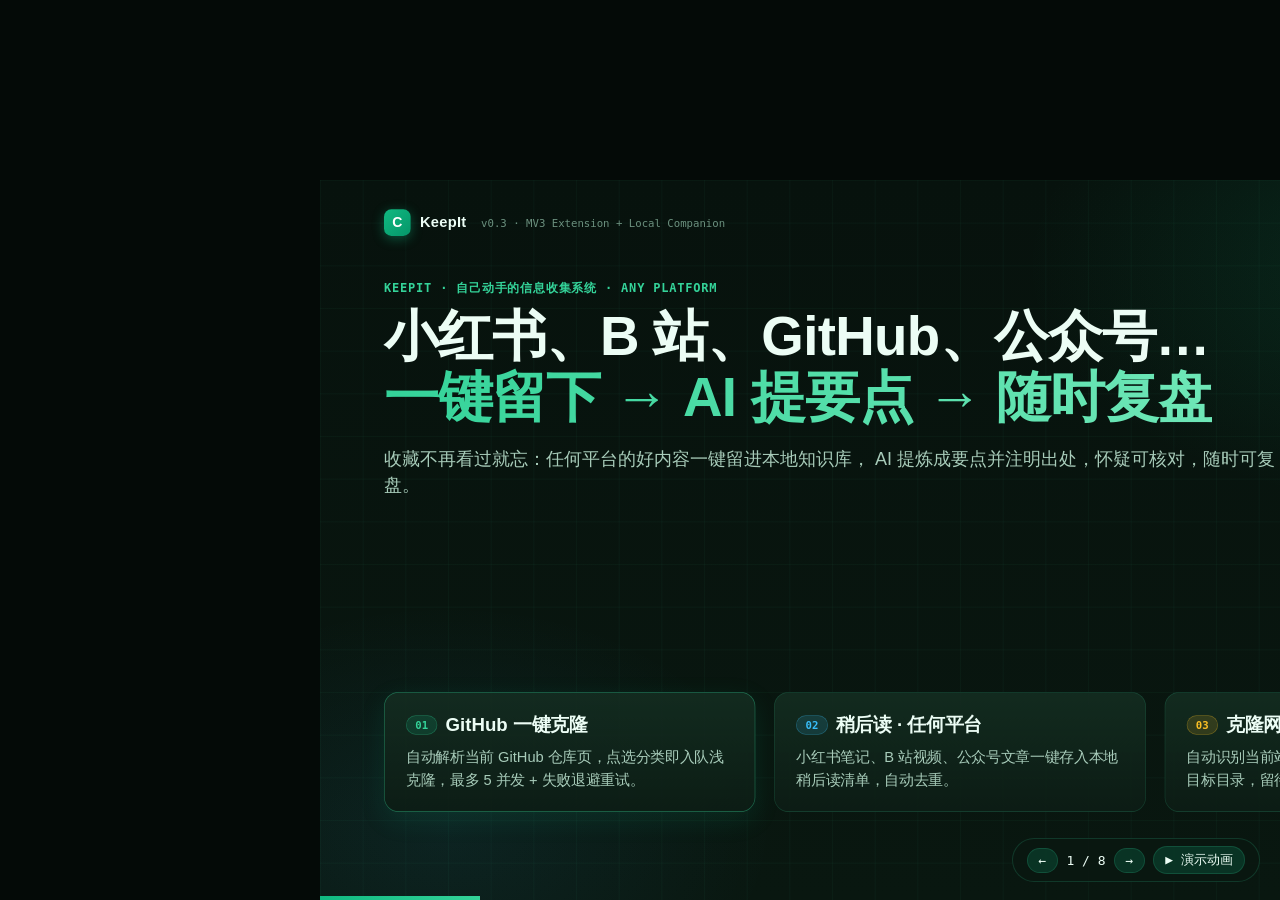
==== commit c0fab0da: "Sharpen video theme: key points + sources + review loop, all platforms - Cover/why slides now state " ====
--- a/docs/intro-deck/index.html
+++ b/docs/intro-deck/index.html
@@ -376,11 +376,11 @@
     <!-- ==================== SLIDE 01: COVER ==================== -->
     <section class="slide active" data-id="01-cover" data-tag="01 / 08 · OVERVIEW">
       <div style="margin-top: 28px">
-        <div class="eyebrow">BROWSER TO LOCAL KNOWLEDGE BASE · 零依赖本地伴侣</div>
-        <h1 class="hero">把逛到的仓库、好文与网站<br/><span class="hl">一次点击，收进本地知识库</span></h1>
+        <div class="eyebrow">KEEPIT · 自己动手的信息收集系统 · ANY PLATFORM</div>
+        <h1 class="hero">小红书、B 站、GitHub、公众号…<br/><span class="hl">一键留下 → AI 提要点 → 随时复盘</span></h1>
         <p class="lead" style="margin-top: 26px">
-          从浏览器页面一键直达本地知识库 ——
-          默认浅克隆、5 路并发队列、自动识别当前网址，让外部参考资料立即可被本地 AI Agent 检索与复用。
+          收藏不再看过就忘：任何平台的好内容一键留进本地知识库，
+          AI 提炼成要点并注明出处，怀疑可核对，随时可复盘。
         </p>
       </div>
 
@@ -390,8 +390,8 @@
           <p>自动解析当前 GitHub 仓库页，点选分类即入队浅克隆，最多 5 并发 + 失败退避重试。</p>
         </div>
         <div class="panel">
-          <h3><span class="badge sky">02</span> 稍后读</h3>
-          <p>任意文章页 / X 推文自动带入标题与 URL，一键存入本地稍后读清单，自动去重。</p>
+          <h3><span class="badge sky">02</span> 稍后读 · 任何平台</h3>
+          <p>小红书笔记、B 站视频、公众号文章一键存入本地稍后读清单，自动去重。</p>
         </div>
         <div class="panel">
           <h3><span class="badge warn">03</span> 克隆网站</h3>
@@ -404,8 +404,8 @@
     <section class="slide" data-id="02-why" data-tag="02 / 08 · WHY WE BUILT IT">
       <div>
         <div class="eyebrow">WHY · 为什么要做这个项目</div>
-        <h2 class="stitle">日常收集外部参考资料，原本被割裂成三条高摩擦链路</h2>
-        <p class="lead">每次从浏览器切去终端或顺手塞进书签栏，要么打断阅读心流，要么让资料永远停留在浏览器里吃灰。</p>
+        <h2 class="stitle">收藏过 ≠ 记住了 —— 看过就忘，是因为内容从未变成要点</h2>
+        <p class="lead">真正的问题不是收集麻烦，而是收集完就没有然后：没有要点、没有出处、无法复盘。</p>
       </div>
 
       <div class="row-3" style="flex:1; max-height: 500px; margin-top: 16px">
@@ -425,27 +425,27 @@
 
         <div class="panel">
           <div style="display:flex;justify-content:space-between;align-items:center;margin-bottom:14px">
-            <span class="badge warn">痛点 02 · 好文与推文</span>
+            <span class="badge warn">痛点 02 · 看过就忘</span>
             <span class="mono" style="color:var(--amber);font-size:20px;font-weight:700">书签即吃灰</span>
           </div>
-          <h3>散落浏览器，Agent 不可见</h3>
+          <h3>收藏几百条，从不回看</h3>
           <ul>
-            <li>刷到高质量技术推文或博客，收藏进浏览器书签</li>
-            <li>本地 Cursor / Claude Agent 无法读取书签上下文</li>
-            <li>缺少备注、来源时间戳与待抓取状态追踪</li>
+            <li>好文章、好推文丢进书签后，再也没打开过</li>
+            <li>内容没有提炼成要点，读过就忘</li>
+            <li>想复盘时，找不到当初为什么收藏、出处在哪</li>
           </ul>
         </div>
 
         <div class="panel">
           <div style="display:flex;justify-content:space-between;align-items:center;margin-bottom:14px">
-            <span class="badge sky">痛点 03 · 在线工具站</span>
-            <span class="mono" style="color:var(--sky);font-size:20px;font-weight:700">缺少收口</span>
-          </div>
-          <h3>想整站参考，无处登记</h3>
+            <span class="badge sky">痛点 03 · 网站与长视频</span>
+            <span class="mono" style="color:var(--sky);font-size:20px;font-weight:700">留不下的留不下</span>
+          </div>
+          <h3>想留的留不下，想提炼的没提炼</h3>
           <ul>
-            <li>看到交互惊艳的在线工具站或文档站想离线复刻</li>
-            <li>和普通文章混在一起，分不清「读内容」还是「扒整站」</li>
-            <li>缺少统一的本地站点收藏登记</li>
+            <li>想留住设计的整站、想提炼要点的长视频，只能先收藏</li>
+            <li>收藏之后没有后续：不下、不提炼、不核对</li>
+            <li>缺少统一的登记与出处管理</li>
           </ul>
         </div>
       </div>
@@ -455,7 +455,7 @@
     <section class="slide" data-id="03-architecture" data-tag="03 / 08 · ARCHITECTURE">
       <div>
         <div class="eyebrow">HOW IT WORKS · 解决了什么问题</div>
-        <h2 class="stitle">前端极简投递 + 单核本地守护服务 + 双通道结构化落盘</h2>
+        <h2 class="stitle">三步闭环：一键留下 → 本地沉淀（保留出处）→ AI 提炼要点</h2>
       </div>
 
       <div class="arch-flow">
@@ -623,7 +623,7 @@
         <div class="browser-stage" id="demo3Stage" style="height: 690px">
           <div class="b-chrome">
             <span class="dot-r"></span><span class="dot-y"></span><span class="dot-g"></span>
-            <div class="b-url" id="d3-browser-url">🔒 https://x.com/lijigang</div>
+            <div class="b-url" id="d3-browser-url">🔒 https://www.bilibili.com/video/BV1bP41197ue</div>
             <div class="b-ext-btn">C</div>
           </div>
           <div class="b-page" id="d3-browser-page" style="padding:28px 34px"></div>
@@ -656,7 +656,7 @@
         <div style="display:flex; flex-direction:column; gap:18px; height: 690px">
           <div>
             <div class="eyebrow">PRODUCT DEMO 03 · 自动识别当前网址</div>
-            <h2 class="stitle" style="font-size:38px;margin-bottom:6px">同库分流写入 collected.json</h2>
+            <h2 class="stitle" style="font-size:38px;margin-bottom:6px">任何平台，一键留下</h2>
             <p style="font-size:19px;color:var(--ink-2)">自动读取当前页标题与网址，用 <span class="code-pill">category</span> 区分「稍后读文章」与「克隆网站」。</p>
           </div>
           <div class="term-win" style="flex:1; height:auto">
@@ -674,7 +674,7 @@
     <section class="slide" data-id="07-impact" data-tag="07 / 08 · IMPACT & SIMPLIFICATION">
       <div>
         <div class="eyebrow">RESULTS · 效果如何 · 减少了什么内容</div>
-        <h2 class="stitle">给操作流程与工程复杂度同时做减法，已在真实收集中高频验证</h2>
+        <h2 class="stitle">留下 → 要点 + 出处 → 核对 → 复盘，已在真实收集中高频验证</h2>
       </div>
 
       <div class="kpi-grid">
@@ -995,10 +995,10 @@
     const bUrl = document.getElementById('d3-browser-url');
     const bPage = document.getElementById('d3-browser-page');
     if (!onWebTab) {
-      bUrl.textContent = '🔒 https://x.com/lijigang';
+      bUrl.textContent = '🔒 https://www.bilibili.com/video/BV1bP41197ue';
       bPage.innerHTML = `
-        <div class="gh-header">𝕏 李继刚 (@lijigang)</div>
-        <div class="gh-desc" style="max-width:430px">Prompt & Agent Skill 创作者 · Unix 气质的思考与表达工具集（ljg-skills）。</div>
+        <div class="gh-header">▶ Prompt 与 Skill 设计实战（B 站 · 45 分钟）</div>
+        <div class="gh-desc" style="max-width:430px">长视频刷不完也没关系：先留坐标，之后 AI 帮你记录并抽取关键信息。</div>
         <div class="gh-files" style="width:420px;margin-top:20px">
           <div class="gh-row"><span>📌 Pinned Thread</span><span>ljg-present v4.8</span></div>
           <div class="gh-row"><span>📝 Article</span><span>如何把知识讲到能迁移</span></div>
@@ -1020,18 +1020,18 @@
     if (!onWebTab) {
       pBody.innerHTML = `
         <div class="ci-card">
-          <div class="ci-card-title"><span>李继刚 (@lijigang) / X</span><span class="ci-pill">collection</span></div>
-          <div class="ci-card-sub">https://x.com/lijigang</div>
+          <div class="ci-card-title"><span>Prompt 与 Skill 设计实战（B 站 · 45 分钟）</span><span class="ci-pill">collection</span></div>
+          <div class="ci-card-sub">https://www.bilibili.com/video/BV1bP41197ue</div>
         </div>
         <span class="ci-lbl">标题 (可选，默认用网页标题)</span>
-        <div class="ci-input placeholder">李继刚 (@lijigang) / X</div>
+        <div class="ci-input placeholder">Prompt 与 Skill 设计实战（B 站 · 45 分钟）</div>
         <span class="ci-lbl">备注 (可选)</span>
         <div class="ci-input">Prompt 与 Skill 设计参考</div>
         <div class="ci-actions">
           <div class="ci-btn">稍后读</div>
           <div class="ci-btn-ghost">刷新列表</div>
         </div>
-        ${savedCol ? `<div class="ci-status">✅ 已记录 [collection] → https://x.com/lijigang</div>` : ''}
+        ${savedCol ? `<div class="ci-status">✅ 已记录 [collection] → https://www.bilibili.com/video/BV1bP41197ue</div>` : ''}
       `;
     } else {
       pBody.innerHTML = `
@@ -1073,8 +1073,8 @@
       jsonText += `  <span class="t-ok">{
     "id": "col-mwyqxq3e-29",
     "category": "collection",
-    "url": "https://x.com/lijigang",
-    "title": "李继刚 (@lijigang) / X",
+    "url": "https://www.bilibili.com/video/BV1bP41197ue",
+    "title": "Prompt 与 Skill 设计实战（B 站 · 45 分钟）",
     "note": "Prompt 与 Skill 设计参考",
     "crawlStatus": "pending"
   }</span>,\n`;
@@ -1082,7 +1082,7 @@
     jsonText += `  <span class="t-dim">{
     "id": "col-mwyonvfm-1",
     "category": "collection",
-    "url": "https://x.com/Tobiasbuildss",
+    "url": "https://xiaohongshu.com/explore/65f2a1c4",
     "crawlStatus": "pending"
   }</span>\n]`;
     document.getElementById('d3-json').innerHTML = jsonText;
